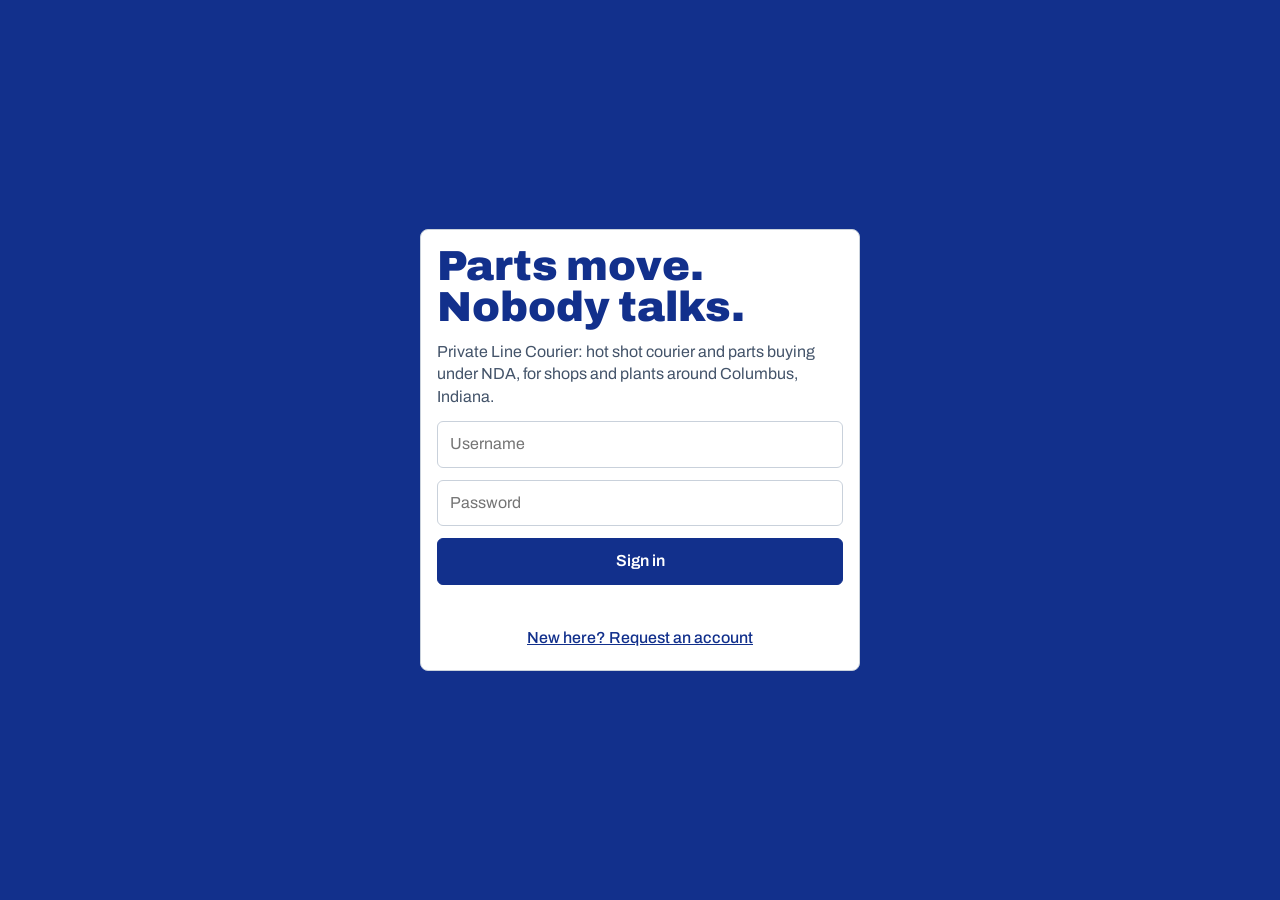
==== messaging/courier.html @ 56b790bb "Courier portal: customer, dispatch, driver and store screens, GPS map, admin logins, job alerts Co-A" ====
<!doctype html>
<html lang="en">
<head>
<meta charset="utf-8">
<meta name="viewport" content="width=device-width, initial-scale=1, viewport-fit=cover">
<meta http-equiv="Content-Security-Policy" content="default-src 'self'; script-src 'self' https://unpkg.com; style-src 'self' 'unsafe-inline' https://unpkg.com; font-src 'self'; img-src 'self' data: blob: https://xppyedslhbrnqnymaaxb.supabase.co https://tile.openstreetmap.org https://server.arcgisonline.com https://tile.googleapis.com; connect-src 'self' https://xppyedslhbrnqnymaaxb.supabase.co wss://xppyedslhbrnqnymaaxb.supabase.co https://tile.googleapis.com; worker-src 'self'; manifest-src 'self'; base-uri 'none'; form-action 'none'">
<title>Private Line Courier</title>
<meta name="robots" content="noindex, nofollow">
<link rel="manifest" href="/messaging/manifest.json">
<link rel="icon" href="/messaging/icon-192.png">
<link rel="apple-touch-icon" href="/messaging/apple-touch-icon.png">
<meta name="theme-color" content="#12308C">
<meta name="mobile-web-app-capable" content="yes">
<meta name="apple-mobile-web-app-capable" content="yes">
<link rel="stylesheet" href="/messaging/courier.css">
</head>
<body>
<div id="root"></div>
<script src="/messaging/supabase.min.js"></script>
<script src="/messaging/courier-data.js"></script>
<script src="/messaging/courier-demo.js"></script>
<script src="/messaging/courier.js"></script>
</body>
</html>
---- messaging/courier.css ----
/* Private Line Courier. Two faces of one service:
   the customer portal is bright shop paper with layout-dye blue and safety yellow,
   and the internal side stays dark to match Private Line. The job traveler is the signature. */
@font-face { font-family: "Archivo"; src: url("/messaging/fonts/archivo-latin-wght-normal.woff2") format("woff2"); font-weight: 100 900; font-display: swap; }

:root {
  --dye: #12308c; --dye-ink: #0b1f5c; --hi: #ffd400; --ink: #10203a; --ink-2: #44546a; --line: #c9d1db;
  --bg: #e9edf2; --panel: #ffffff; --panel-2: #f3f5f8; --good: #0b6e4f; --bad: #b3261e; --focus: #12308c;
  --st: env(safe-area-inset-top, 0px); --sb: env(safe-area-inset-bottom, 0px);
}
.internal {
  --dye: #6f8fff; --dye-ink: #a9bcff; --ink: #eef1f6; --ink-2: #a2adbd; --line: #2a3140;
  --bg: #0f1115; --panel: #171a21; --panel-2: #1e2330; --good: #4cc38a; --bad: #ff7a7e; --focus: #ffd400;
}
* { box-sizing: border-box; -webkit-tap-highlight-color: transparent; }
html, body { margin: 0; background: var(--bg); color: var(--ink); font: 16px/1.42 Archivo, -apple-system, "Segoe UI", Roboto, sans-serif; }
h1, h2, h3, p { margin: 0; }
h1 { font-size: 30px; line-height: 1.05; font-weight: 800; }
h2 { font-size: 21px; line-height: 1.15; font-weight: 800; }
h3 { font-size: 16px; font-weight: 700; }
a { color: var(--dye); }
button, input, select, textarea { font: inherit; color: inherit; }
button { cursor: pointer; border: 1px solid var(--line); background: var(--panel); border-radius: 6px; padding: 11px 15px; min-height: 44px; font-weight: 600; }
button:hover:not(:disabled) { border-color: var(--ink-2); }
button.primary { background: var(--dye); border-color: var(--dye); color: #fff; }
.internal button.primary { background: var(--hi); border-color: var(--hi); color: #10203a; }
button.hot { background: var(--hi); border-color: #c9a700; color: #10203a; }
button.danger { color: var(--bad); }
button.link { background: none; border: 0; padding: 4px 0; min-height: 0; color: var(--dye); text-decoration: underline; font-weight: 500; }
button:disabled { opacity: .45; cursor: default; }
:focus-visible { outline: 3px solid var(--focus); outline-offset: 2px; }
input, select, textarea { width: 100%; padding: 11px 12px; min-height: 44px; border: 1px solid var(--line); border-radius: 6px; background: var(--panel); font-size: 16px; }
textarea { min-height: 76px; resize: vertical; }
input[type=checkbox], input[type=radio] { width: 20px; height: 20px; min-height: 0; flex: none; margin: 2px 0 0; accent-color: var(--dye); }
label.f { display: grid; gap: 4px; font-size: 14px; font-weight: 600; }
label.c { display: flex; gap: 10px; align-items: flex-start; font-size: 15px; }
.muted { color: var(--ink-2); }
.small { font-size: 14px; }
.err { color: var(--bad); font-size: 14px; font-weight: 600; min-height: 1em; }
.row { display: flex; gap: 10px; flex-wrap: wrap; align-items: center; }
.between { justify-content: space-between; }
.stack { display: grid; gap: 12px; }
.grid2 { display: grid; grid-template-columns: repeat(2, minmax(0, 1fr)); gap: 12px; }
.hidden { display: none !important; }

/* Shell */
.demo-bar { background: var(--hi); color: #10203a; font-size: 14px; padding: 8px 16px; display: flex; gap: 10px; flex-wrap: wrap; align-items: center; font-weight: 600; }
.demo-bar select { width: auto; min-height: 36px; padding: 4px 8px; background: #fff; color: #10203a; }
.top { background: #12308c; color: #fff; padding: calc(10px + var(--st)) 16px 10px; display: flex; gap: 16px; align-items: center; flex-wrap: wrap; }
.internal .top { background: #171a21; border-bottom: 1px solid var(--line); }
.brand { font-weight: 800; font-size: 18px; }
.tabs { display: flex; gap: 4px; flex: 1; flex-wrap: wrap; }
.tabs a { color: #dfe6ff; text-decoration: none; padding: 9px 12px; border-radius: 6px; font-weight: 600; font-size: 15px; }
.tabs a.on { background: #fff; color: #12308c; }
.internal .tabs a.on { background: var(--hi); color: #10203a; }
.top .who { font-size: 14px; }
.top button.link { color: #fff; }
.badge { display: inline-block; min-width: 20px; padding: 0 6px; margin-left: 5px; border-radius: 10px; background: var(--hi); color: #10203a; font-size: 13px; font-weight: 800; text-align: center; }
main { max-width: 1120px; margin: 0 auto; padding: 20px 16px calc(40px + var(--sb)); display: grid; gap: 16px; }
.card { background: var(--panel); border: 1px solid var(--line); border-radius: 8px; padding: 16px; display: grid; gap: 12px; }

/* Sign in, NDA */
.gate { min-height: 100vh; display: grid; place-items: center; padding: 16px; background: #12308c; }
.gate .card { width: 100%; max-width: 440px; }
.gate h1 { font-size: 42px; font-weight: 900; line-height: .98; color: #12308c; }
.nda-text { max-height: 46vh; overflow: auto; white-space: pre-wrap; font-size: 14.5px; line-height: 1.5; border: 1px solid var(--line); border-radius: 6px; padding: 14px; background: var(--panel-2); }
.gate.wide .card { max-width: 720px; }
.demo-pick { display: grid; gap: 8px; }
.demo-pick button { text-align: left; }
.demo-pick small { display: block; font-weight: 400; color: var(--ink-2); }

/* Order builder */
.builder { display: grid; grid-template-columns: minmax(0, 1fr) minmax(300px, 380px); gap: 16px; align-items: start; }
.run { position: sticky; top: 12px; }
.filters { display: flex; gap: 6px; flex-wrap: wrap; }
.chip { padding: 7px 11px; min-height: 36px; border-radius: 18px; font-size: 14px; font-weight: 600; background: var(--panel); }
.chip.on { background: var(--dye); color: #fff; border-color: var(--dye); }
.internal .chip.on { color: #10203a; background: var(--hi); border-color: var(--hi); }
.sup-list { display: grid; gap: 8px; }
.sup { border: 1px solid var(--line); border-radius: 6px; padding: 12px; background: var(--panel); display: grid; gap: 6px; }
.sup h3 { font-size: 16.5px; }
.sup .meta { font-size: 14px; color: var(--ink-2); }
.sup .links { display: flex; gap: 12px; flex-wrap: wrap; font-size: 14px; align-items: center; }
.tag { display: inline-block; font-size: 12.5px; font-weight: 700; padding: 1px 7px; border-radius: 4px; background: var(--panel-2); color: var(--ink-2); border: 1px solid var(--line); }
.tag.verify { background: #fff4c2; color: #5c4a00; border-color: #d9c35b; }
.tag.net { background: #d9f2e6; color: #0b5a40; border-color: #8fd0b3; }

/* The job traveler: a punched tag with the route down one line */
.traveler { position: relative; background: var(--hi); color: #10203a; border-radius: 4px; padding: 16px 16px 16px 44px; clip-path: polygon(22px 0, 100% 0, 100% 100%, 0 100%, 0 22px); display: grid; gap: 12px; }
.traveler::before { content: ""; position: absolute; left: 14px; top: 26px; width: 14px; height: 14px; border-radius: 50%; background: var(--bg); box-shadow: inset 0 1px 2px rgba(0,0,0,.4); }
.traveler h2 { color: #10203a; font-size: 26px; font-weight: 900; }
.traveler .status { background: #fff; color: #10203a; border-color: #10203a; }
.traveler .status.hot, .traveler .status.act { background: #10203a; color: #ffd400; border-color: #10203a; }
.traveler a, .traveler .muted { color: #10203a; }
.route { display: grid; }
.stop { display: grid; grid-template-columns: 22px minmax(0, 1fr); gap: 12px; }
.stop .rail { display: flex; flex-direction: column; align-items: center; }
.stop .dot { width: 20px; height: 20px; border-radius: 50%; border: 3px solid var(--ink); background: var(--panel); flex: none; }
.stop.done .dot { background: var(--good); border-color: var(--good); }
.stop.arrived .dot { background: var(--hi); }
.stop .bar { width: 3px; flex: 1; background: var(--ink); min-height: 16px; }
.stop:last-child .bar { display: none; }
.stop .body { padding-bottom: 16px; display: grid; gap: 5px; min-width: 0; }
.stop:last-child .body { padding-bottom: 0; }
.stop .where { font-weight: 700; }
.stop .line { font-size: 14px; }
.lineitem { display: flex; gap: 8px; justify-content: space-between; font-size: 14px; border-top: 1px solid var(--line); padding-top: 5px; }
.speed { display: grid; grid-template-columns: repeat(2, minmax(0, 1fr)); gap: 8px; }
.speed button { text-align: left; font-size: 14.5px; }
.speed button small { display: block; font-weight: 400; }
.speed button.on { outline: 3px solid var(--dye); outline-offset: 1px; }
.internal .speed button.on { outline-color: var(--hi); }

/* Dialog */
.scrim { position: fixed; inset: 0; background: rgba(16,32,58,.55); display: grid; place-items: center; padding: 16px; z-index: 900; overflow: auto; }
.dialog { background: var(--panel); border-radius: 8px; padding: 18px; width: 100%; max-width: 480px; display: grid; gap: 12px; }

/* Lists */
.status { display: inline-block; font-size: 13.5px; font-weight: 700; padding: 2px 9px; border-radius: 4px; background: var(--panel-2); border: 1px solid var(--line); white-space: nowrap; }
.status.hot { background: var(--hi); color: #10203a; border-color: #c9a700; }
.status.act { background: var(--dye); color: #fff; border-color: var(--dye); }
.internal .status.act { color: #10203a; background: var(--dye-ink); border-color: var(--dye-ink); }
.status.ok { background: #d9f2e6; color: #0b5a40; border-color: #8fd0b3; }
.status.off { color: var(--ink-2); }
.job { display: grid; gap: 4px; text-decoration: none; color: inherit; border: 1px solid var(--line); border-radius: 6px; background: var(--panel); padding: 12px; }
.job:hover { border-color: var(--ink-2); }
.job .ref { font-weight: 800; font-size: 17px; font-variant-numeric: tabular-nums; }
.board { display: grid; grid-template-columns: repeat(4, minmax(0, 1fr)); gap: 12px; align-items: start; }
.board > section { display: grid; gap: 8px; align-content: start; }
.board h2 { font-size: 16px; display: flex; justify-content: space-between; }
.empty { color: var(--ink-2); font-size: 14.5px; padding: 8px 0; }
.quote-lines { display: grid; gap: 4px; font-variant-numeric: tabular-nums; }
.quote-lines div { display: flex; justify-content: space-between; gap: 12px; }
.quote-lines .total { font-weight: 800; font-size: 20px; border-top: 2px solid var(--ink); padding-top: 6px; }
.msg { padding: 8px 11px; border-radius: 6px; background: var(--panel-2); font-size: 15px; display: grid; gap: 2px; }
.msg.mine { background: var(--panel-2); border-left: 3px solid var(--dye); }
.msg.inner { outline: 1px dashed var(--line); }
.msg small { color: var(--ink-2); font-size: 12.5px; }
.timeline { display: grid; gap: 6px; font-size: 14px; }
.timeline div { display: flex; justify-content: space-between; gap: 12px; }
.detail { display: grid; grid-template-columns: minmax(0, 1fr) minmax(280px, 380px); gap: 16px; align-items: start; }
.map { height: 340px; border-radius: 8px; border: 1px solid var(--line); background: var(--panel-2); overflow: hidden; }
.map.tall { height: 58vh; min-height: 340px; }
.map .notice { padding: 16px; font-size: 14.5px; color: var(--ink-2); }
.pin { width: 30px; height: 30px; margin: -15px 0 0 -15px; border-radius: 50%; background: #ffd400; color: #10203a; border: 3px solid #10203a; display: grid; place-items: center; font-weight: 800; font-size: 13px; }
.pin.stop-pin { background: #12308c; color: #fff; border-color: #fff; }
.duty { display: flex; gap: 12px; align-items: center; justify-content: space-between; flex-wrap: wrap; }
.duty.on { border-color: var(--good); }
.big { min-height: 56px; font-size: 18px; width: 100%; }
.toast { position: fixed; left: 50%; bottom: calc(18px + var(--sb)); transform: translateX(-50%); background: #10203a; color: #fff; padding: 12px 16px; border-radius: 6px; z-index: 1000; font-weight: 600; max-width: calc(100vw - 32px); box-shadow: 0 2px 10px rgba(0,0,0,.3); }
.toast.hot { background: var(--hi); color: #10203a; }
table.t { width: 100%; border-collapse: collapse; font-size: 14.5px; }
table.t th, table.t td { text-align: left; padding: 8px 6px; border-bottom: 1px solid var(--line); vertical-align: top; }
.scrollx { overflow-x: auto; }
@media (max-width: 860px) {
  .builder, .detail, .board { grid-template-columns: minmax(0, 1fr); }
  /* On a phone the next thing to do (approve, quote, dispatch) comes before the route. */
  .detail { display: flex; flex-direction: column; align-items: stretch; }
  .detail > .stack { display: contents; }
  .detail .acts { order: -1; }
  .run { position: static; }
  .tabs { order: 3; flex-basis: 100%; }
}
@media (prefers-reduced-motion: reduce) { * { transition: none !important; animation: none !important; } }
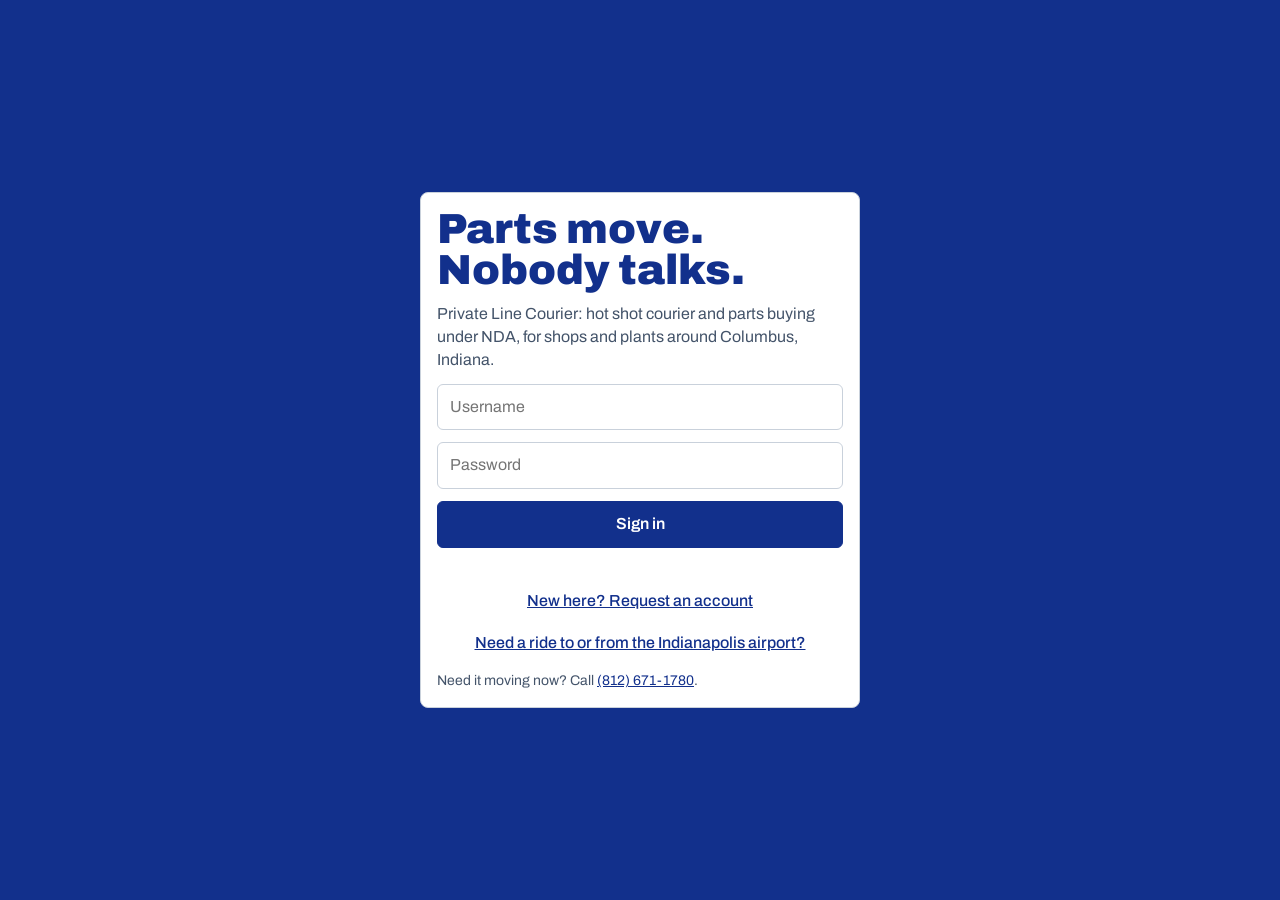
==== commit 94cddfd6: "Shared tracking links, calendar files, printed QR box tags with tag checks at each stop Co-Authored-" ====
--- a/messaging/courier.html
+++ b/messaging/courier.html
@@ -16,9 +16,11 @@
 </head>
 <body>
 <div id="root"></div>
+<div id="print-area" aria-hidden="true"></div>
 <script src="/messaging/supabase.min.js"></script>
 <script src="/messaging/courier-data.js"></script>
 <script src="/messaging/courier-demo.js"></script>
+<script src="/messaging/qr.js"></script>
 <script src="/messaging/courier.js"></script>
 </body>
 </html>
--- a/messaging/courier.css
+++ b/messaging/courier.css
@@ -162,3 +162,21 @@
   .tabs { order: 3; flex-basis: 100%; }
 }
 @media (prefers-reduced-motion: reduce) { * { transition: none !important; animation: none !important; } }
+
+/* Box tags: printed on plain paper, cut out and taped to each box. */
+#print-area { display: none; }
+@media print {
+  body.printing #root, body.printing .toast, body.printing .scrim { display: none !important; }
+  body.printing, html.internal body.printing { background: #fff !important; }
+  body.printing #print-area { display: block; }
+  @page { margin: 0.4in; }
+}
+.tag-sheet { display: grid; grid-template-columns: repeat(2, minmax(0, 1fr)); gap: 0.3in; color: #000; font-family: Archivo, Arial, sans-serif; }
+.ptag { border: 2px solid #000; border-radius: 4px; padding: 0.18in; display: grid; grid-template-columns: 1.4in minmax(0, 1fr); gap: 0.15in; align-items: center; break-inside: avoid; }
+.ptag img { width: 1.4in; height: 1.4in; image-rendering: pixelated; grid-row: span 4; }
+.ptag-brand { font-size: 11pt; font-weight: 700; }
+.ptag-ref { font-size: 26pt; font-weight: 900; line-height: 1; }
+.ptag-box { font-size: 13pt; font-weight: 700; }
+.ptag-note { font-size: 9.5pt; }
+.scan-video { width: 100%; max-height: 50vh; border-radius: 6px; background: #000; object-fit: cover; }
+.share-url { font-size: 13px; }
